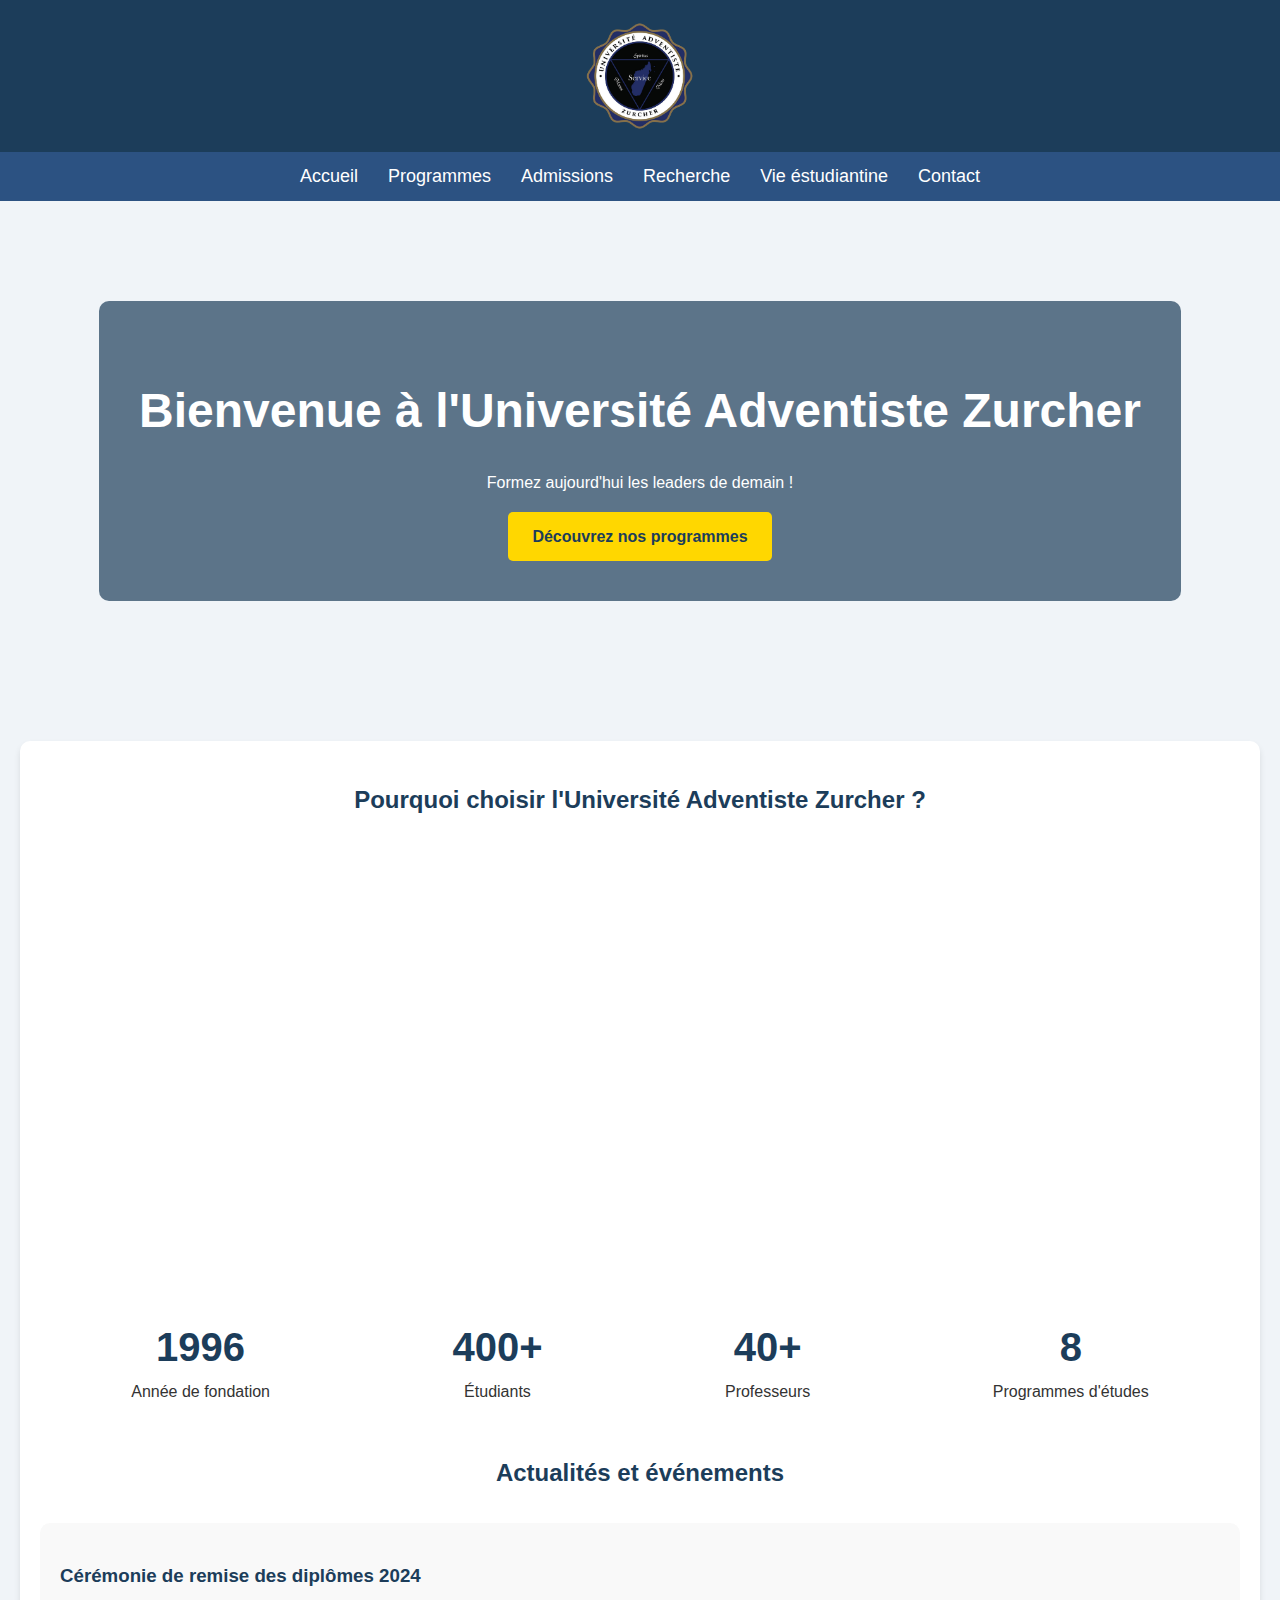
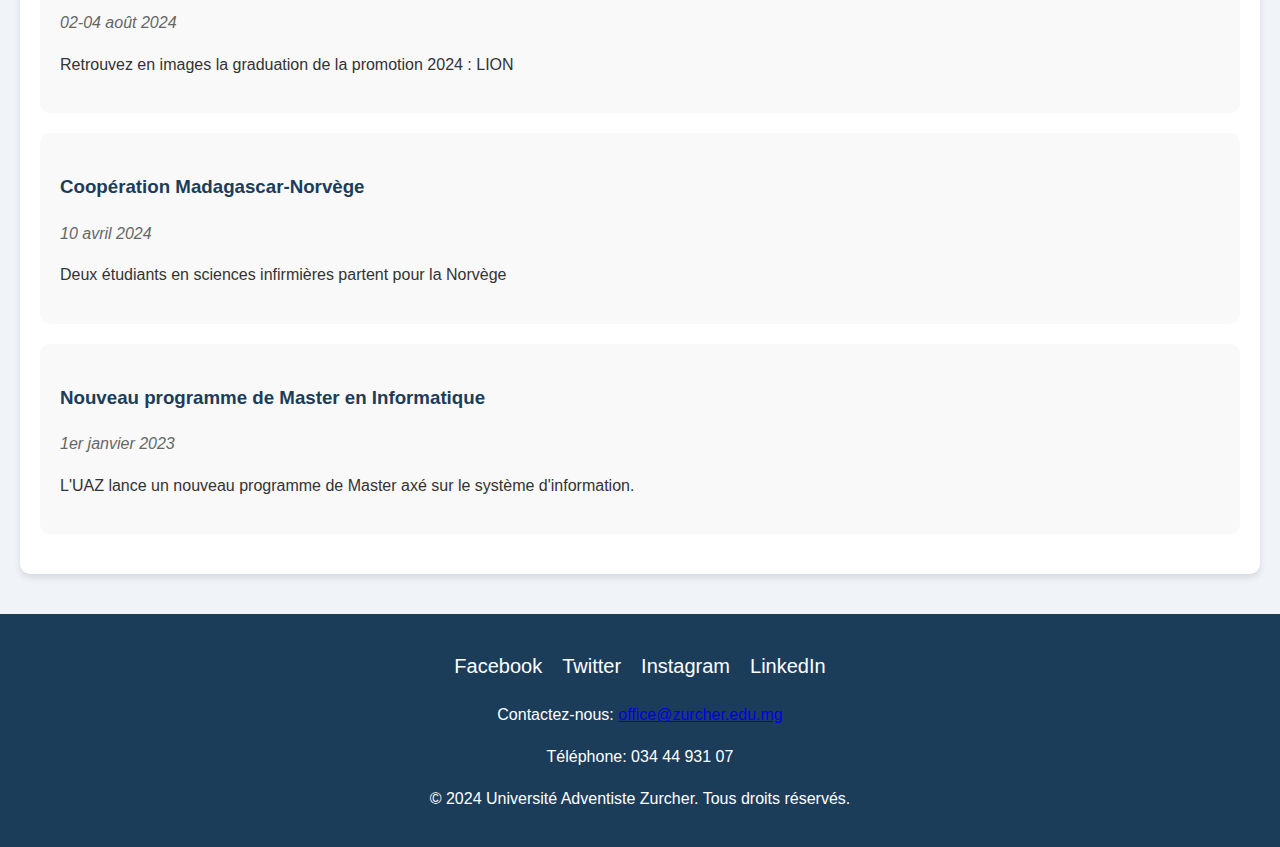
==== accueil.html @ e1bdca12 "Add files via upload" ====
<html>
<head>
<meta charset="UTF-8">
<meta name="viewport" content="width=device-width, initial-scale=1.0">
<title>Université Adventiste Zurcher</title>
<link rel="shortcut icon" href="img/UAZ_Logo.png" type="image/x-icon">
<link rel="stylesheet" href="css/acceuil.css">
</head>
<body>
    <header>
        <img src="img/UAZ_Logo.png" alt="Logo de l'Université Adventiste Zurcher" class="logo">
    </header>
    
    <nav>
        <ul>
            <li><a href="accueil.html">Accueil</a></li>
            <li><a href="programme.html">Programmes</a></li>
            <li><a href="admissions.html">Admissions</a></li>
            <li><a href="#">Recherche</a></li>
            <li><a href="vie_estudiantine.html">Vie éstudiantine</a></li>
            <li><a href="contact.html">Contact</a></li>
        </ul>
    </nav>

    <div class="hero">
        <div class="hero-content">
            <h1>Bienvenue à l'Université Adventiste Zurcher</h1>
            <p>Formez aujourd'hui les leaders de demain !</p>
            <a href="admissions.html" class="btn">Découvrez nos programmes</a>
        </div>
    </div>

    <div class="content">
        <h2>Pourquoi choisir l'Université Adventiste Zurcher ?</h2>
        <div class="grid">
            <div class="grid-item">
                <img src="img/Ineglise.JPG" alt="Professeur donnant un cours dans un amphithéâtre moderne" width="300" height="200">
                <h3>Excellence académique</h3>
                <p>Nos programmes rigoureux et notre corps professoral dévoué vous préparent à exceller dans votre domaine d'études.</p>
            </div>
            <div class="grid-item">
                <img src="img/Etudiant.JPG" alt="Étudiants participant à un service religieux sur le campus" width="300" height="200">
                <h3>Valeurs chrétiennes</h3>
                <p>Nous intégrons les principes chrétiens dans tous les aspects de la vie universitaire pour favoriser le développement holistique.</p>
            </div>
            <div class="grid-item">
                <img src="img/Commu.JPG" alt="Groupe diversifié d'étudiants discutant sur le campus" width="300" height="200">
                <h3>Communauté diverse</h3>
                <p>Notre campus accueillant favorise les échanges interculturels et la compréhension mutuelle.</p>
            </div>
        </div>

        <div class="stats">
            <div class="stat-item">
                <div class="stat-number">1996</div>
                <div>Année de fondation</div>
            </div>
            <div class="stat-item">
                <div class="stat-number">400+</div>
                <div>Étudiants</div>
            </div>
            <div class="stat-item">
                <div class="stat-number">40+</div>
                <div>Professeurs</div>
            </div>
            <div class="stat-item">
                <div class="stat-number">8</div>
                <div>Programmes d'études</div>
            </div>
        </div>

        <div class="news-events">
            <h2>Actualités et événements</h2>
            <div class="news-item">
                <h3>Cérémonie de remise des diplômes 2024</h3>
                <p class="date">02-04 août 2024</p>
                <p>Retrouvez en images la graduation de la promotion 2024 : LION</p>
            </div>
            </div>
            <div class="news-item">
                <h3>Coopération Madagascar-Norvège</h3>
                <p class="date">10 avril 2024</p>
                <p>Deux étudiants en sciences infirmières partent pour la Norvège</p>
            </div>
            <div class="news-item">
                <h3>Nouveau programme de Master en Informatique</h3>
                <p class="date">1er janvier 2023</p>
                <p>L'UAZ lance un nouveau programme de Master axé sur le système d'information.</p>
        </div>
    </div>

    <footer>
        <div class="footer-content">
            <ul class="social-media">
                <li><a href="https://www.facebook.com/uazsambaina" target="_blank">Facebook</a></li>
                <li><a href="https://www.twitter.com" target="_blank">Twitter</a></li>
                <li><a href="https://www.instagram.com" target="_blank">Instagram</a></li>
                <li><a href="https://www.linkedin.com" target="_blank">LinkedIn</a></li>
            </ul>
            <div class="contact-info">
                <p>Contactez-nous: <a href="mailto:office@zurcher.edu.mg">office@zurcher.edu.mg</a></p>
                <p>Téléphone:  034 44 931 07</p>
            </div>
        </div>
        <p>&copy; 2024 Université Adventiste Zurcher. Tous droits réservés.</p>
    </footer>
    <script src="js/accueil.js"></script>
</body>
</html>
---- css/acceuil.css ----
body {
    font-family: 'Lato', sans-serif;
    margin: 0;
    padding: 0;
    background-color: #f0f4f8;
    color: #333;
    line-height: 1.6;
}
header {
    background-color: #1c3d5a;
    color: #fff;
    padding: 20px 0;
    text-align: center;
}
.logo {
    width: 150px;
    height: auto;
}
nav {
    background-color: #2c5282;
    padding: 10px 0;
}
nav ul {
    list-style-type: none;
    padding: 0;
    margin: 0;
    display: flex;
    justify-content: center;
}
nav ul li {
    margin: 0 15px;
}
nav ul li a {
    color: #fff;
    text-decoration: none;
    font-size: 18px;
    transition: color 0.3s ease;
}
nav ul li a:hover {
    color: #ffd700;
}
.hero {
    background-image: url("../img/UAZ_Facade.JPG");
    background-size: cover;
    background-position: center;
    height: 500px;
    display: flex;
    align-items: center;
    justify-content: center;
    text-align: center;
    color: #fff;
}
.hero-content {
    background-color: rgba(28, 61, 90, 0.7);
    padding: 40px;
    border-radius: 10px;
}
.hero h1 {
    font-size: 3em;
    margin-bottom: 20px;
}
.btn {
    display: inline-block;
    background-color: #ffd700;
    color: #1c3d5a;
    padding: 12px 24px;
    text-decoration: none;
    border-radius: 5px;
    font-weight: bold;
    transition: background-color 0.3s ease;
}
.btn:hover {
    background-color: #ffeb3b;
}
.content {
    max-width: 1200px;
    margin: 40px auto;
    padding: 20px;
    background-color: #fff;
    border-radius: 10px;
    box-shadow: 0 4px 6px rgba(0, 0, 0, 0.1);
}
h2 {
    color: #1c3d5a;
    text-align: center;
    margin-bottom: 30px;
}
.grid {
    display: grid;
    grid-template-columns: repeat(auto-fit, minmax(300px, 1fr));
    gap: 30px;
}
.grid-item {
    background-color: #f9f9f9;
    border-radius: 10px;
    padding: 20px;
    text-align: center;
    transition: transform 0.3s ease;
}
.grid-item:hover {
    transform: translateY(-5px);
}
.grid-item img {
    width: 100%;
    height: 200px;
    object-fit: cover;
    border-radius: 10px;
    margin-bottom: 15px;
}
footer {
    background-color: #1c3d5a;
    color: #fff;
    text-align: center;
    padding: 20px 0;
}
.stats {
    display: flex;
    justify-content: space-around;
    margin-top: 40px;
    flex-wrap: wrap;
}
.stat-item {
    text-align: center;
    margin: 10px;
}
.stat-number {
    font-size: 2.5em;
    font-weight: bold;
    color: #1c3d5a;
}
.news-events {
    margin-top: 40px;
}
.news-item {
    background-color: #f9f9f9;
    border-radius: 10px;
    padding: 20px;
    margin-bottom: 20px;
}
.news-item h3 {
    color: #1c3d5a;
}
.news-item .date {
    color: #666;
    font-style: italic;
}
.footer-content {
    max-width: 800px;
    margin: 0 auto;
}
.social-media {
    list-style: none;
    padding: 0;
    display: flex;
    justify-content: center;
    gap: 20px;
}
.social-media a {
    color: white;
    text-decoration: none;
    font-size: 20px;
}
.contact-info {
    margin-top: 20px;
}
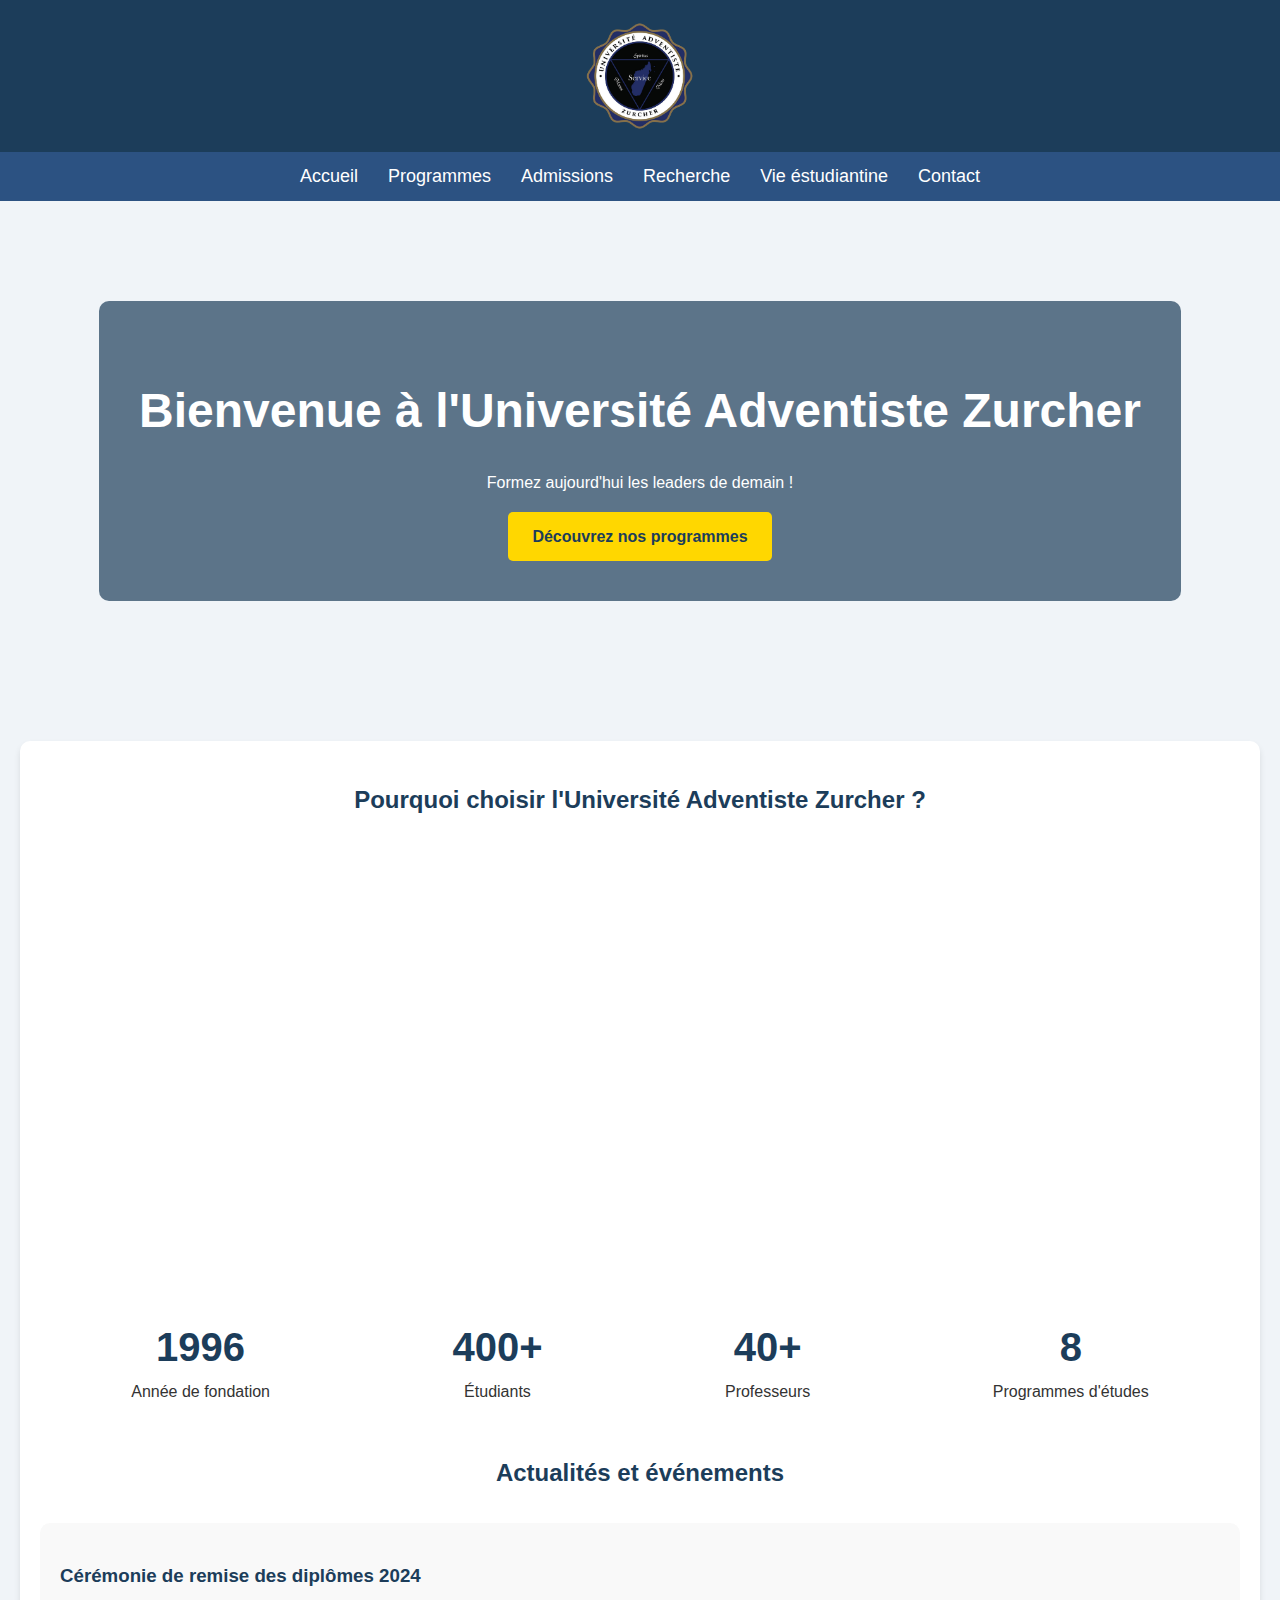
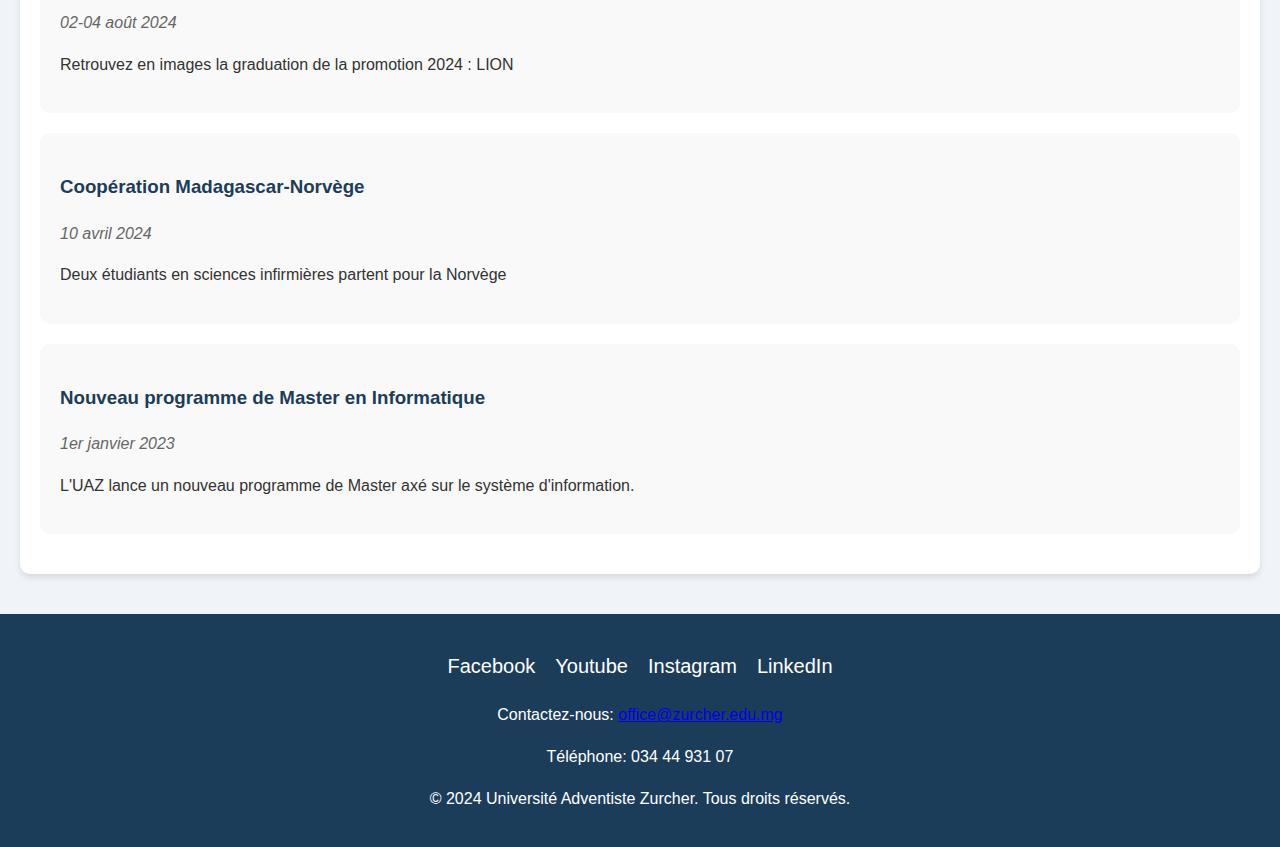
==== commit c50ca44a: "Add files via upload" ====
--- a/accueil.html
+++ b/accueil.html
@@ -93,7 +93,7 @@
         <div class="footer-content">
             <ul class="social-media">
                 <li><a href="https://www.facebook.com/uazsambaina" target="_blank">Facebook</a></li>
-                <li><a href="https://www.twitter.com" target="_blank">Twitter</a></li>
+                <li><a href="https://www.youtube.com/@uaz-universiteadventistezu6053" target="_blank">Youtube</a></li>
                 <li><a href="https://www.instagram.com" target="_blank">Instagram</a></li>
                 <li><a href="https://www.linkedin.com" target="_blank">LinkedIn</a></li>
             </ul>
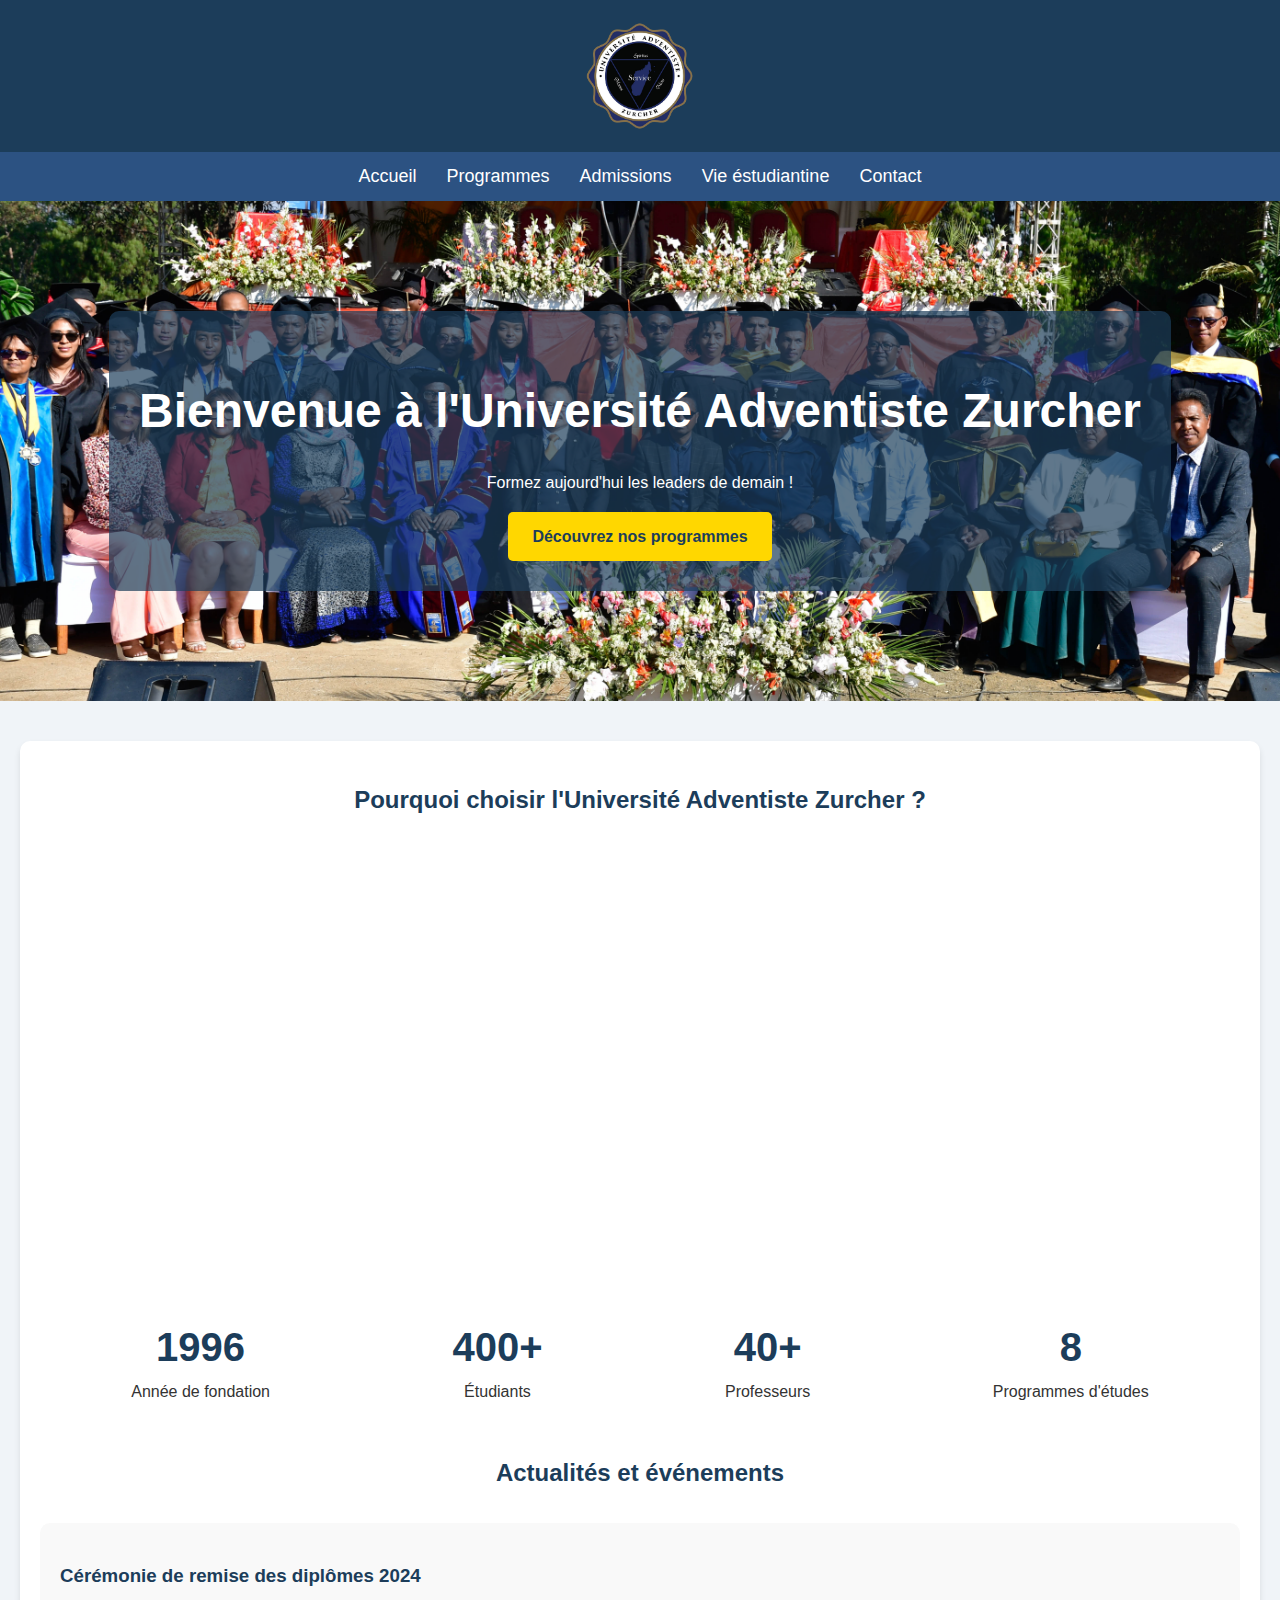
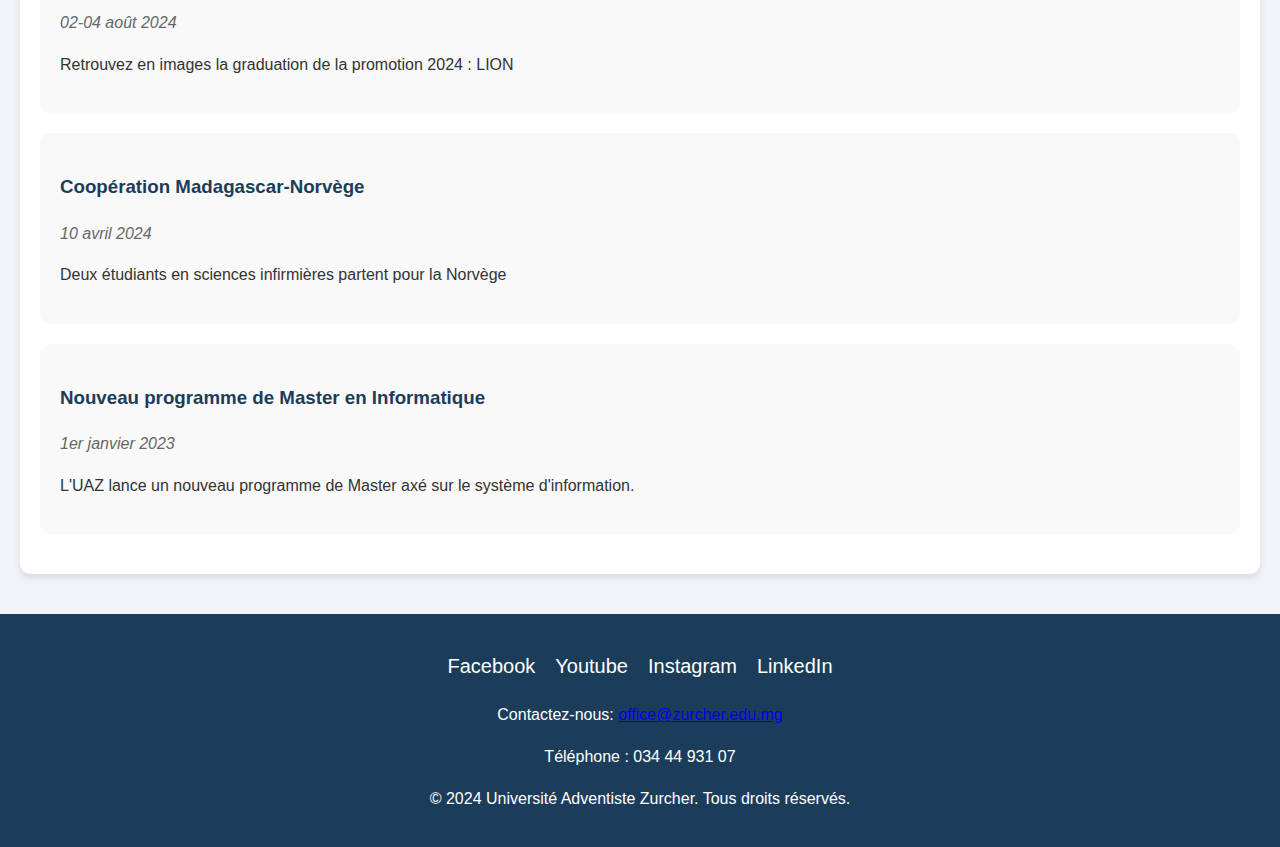
==== commit fe3c8a5f: "Add files via upload" ====
--- a/accueil.html
+++ b/accueil.html
@@ -11,25 +11,27 @@
         <img src="img/UAZ_Logo.png" alt="Logo de l'Université Adventiste Zurcher" class="logo">
     </header>
     
+    <!--barre de navigation-->
     <nav>
         <ul>
             <li><a href="accueil.html">Accueil</a></li>
             <li><a href="programme.html">Programmes</a></li>
             <li><a href="admissions.html">Admissions</a></li>
-            <li><a href="#">Recherche</a></li>
             <li><a href="vie_estudiantine.html">Vie éstudiantine</a></li>
             <li><a href="contact.html">Contact</a></li>
         </ul>
     </nav>
 
+    <!--partie bienvenue-->
     <div class="hero">
         <div class="hero-content">
             <h1>Bienvenue à l'Université Adventiste Zurcher</h1>
             <p>Formez aujourd'hui les leaders de demain !</p>
-            <a href="admissions.html" class="btn">Découvrez nos programmes</a>
+            <a href="programme.html" class="btn">Découvrez nos programmes</a>
         </div>
     </div>
 
+    <!--partie informations-->
     <div class="content">
         <h2>Pourquoi choisir l'Université Adventiste Zurcher ?</h2>
         <div class="grid">
@@ -89,17 +91,18 @@
         </div>
     </div>
 
+    <!--footer-->
     <footer>
         <div class="footer-content">
             <ul class="social-media">
                 <li><a href="https://www.facebook.com/uazsambaina" target="_blank">Facebook</a></li>
                 <li><a href="https://www.youtube.com/@uaz-universiteadventistezu6053" target="_blank">Youtube</a></li>
                 <li><a href="https://www.instagram.com" target="_blank">Instagram</a></li>
-                <li><a href="https://www.linkedin.com" target="_blank">LinkedIn</a></li>
+                <li><a href="https://www.linkedin.com/in/universit%C3%A9-adventiste-zurcher-1b6aab2b0/" target="_blank">LinkedIn</a></li>
             </ul>
             <div class="contact-info">
                 <p>Contactez-nous: <a href="mailto:office@zurcher.edu.mg">office@zurcher.edu.mg</a></p>
-                <p>Téléphone:  034 44 931 07</p>
+                <p>Téléphone : 034 44 931 07</p>
             </div>
         </div>
         <p>&copy; 2024 Université Adventiste Zurcher. Tous droits réservés.</p>
--- a/css/acceuil.css
+++ b/css/acceuil.css
@@ -40,7 +40,7 @@
     color: #ffd700;
 }
 .hero {
-    background-image: url("../img/UAZ_Facade.JPG");
+    background-image: url("../img/PhotoAcceuil.jpg");
     background-size: cover;
     background-position: center;
     height: 500px;
@@ -52,7 +52,7 @@
 }
 .hero-content {
     background-color: rgba(28, 61, 90, 0.7);
-    padding: 40px;
+    padding: 30px;
     border-radius: 10px;
 }
 .hero h1 {
